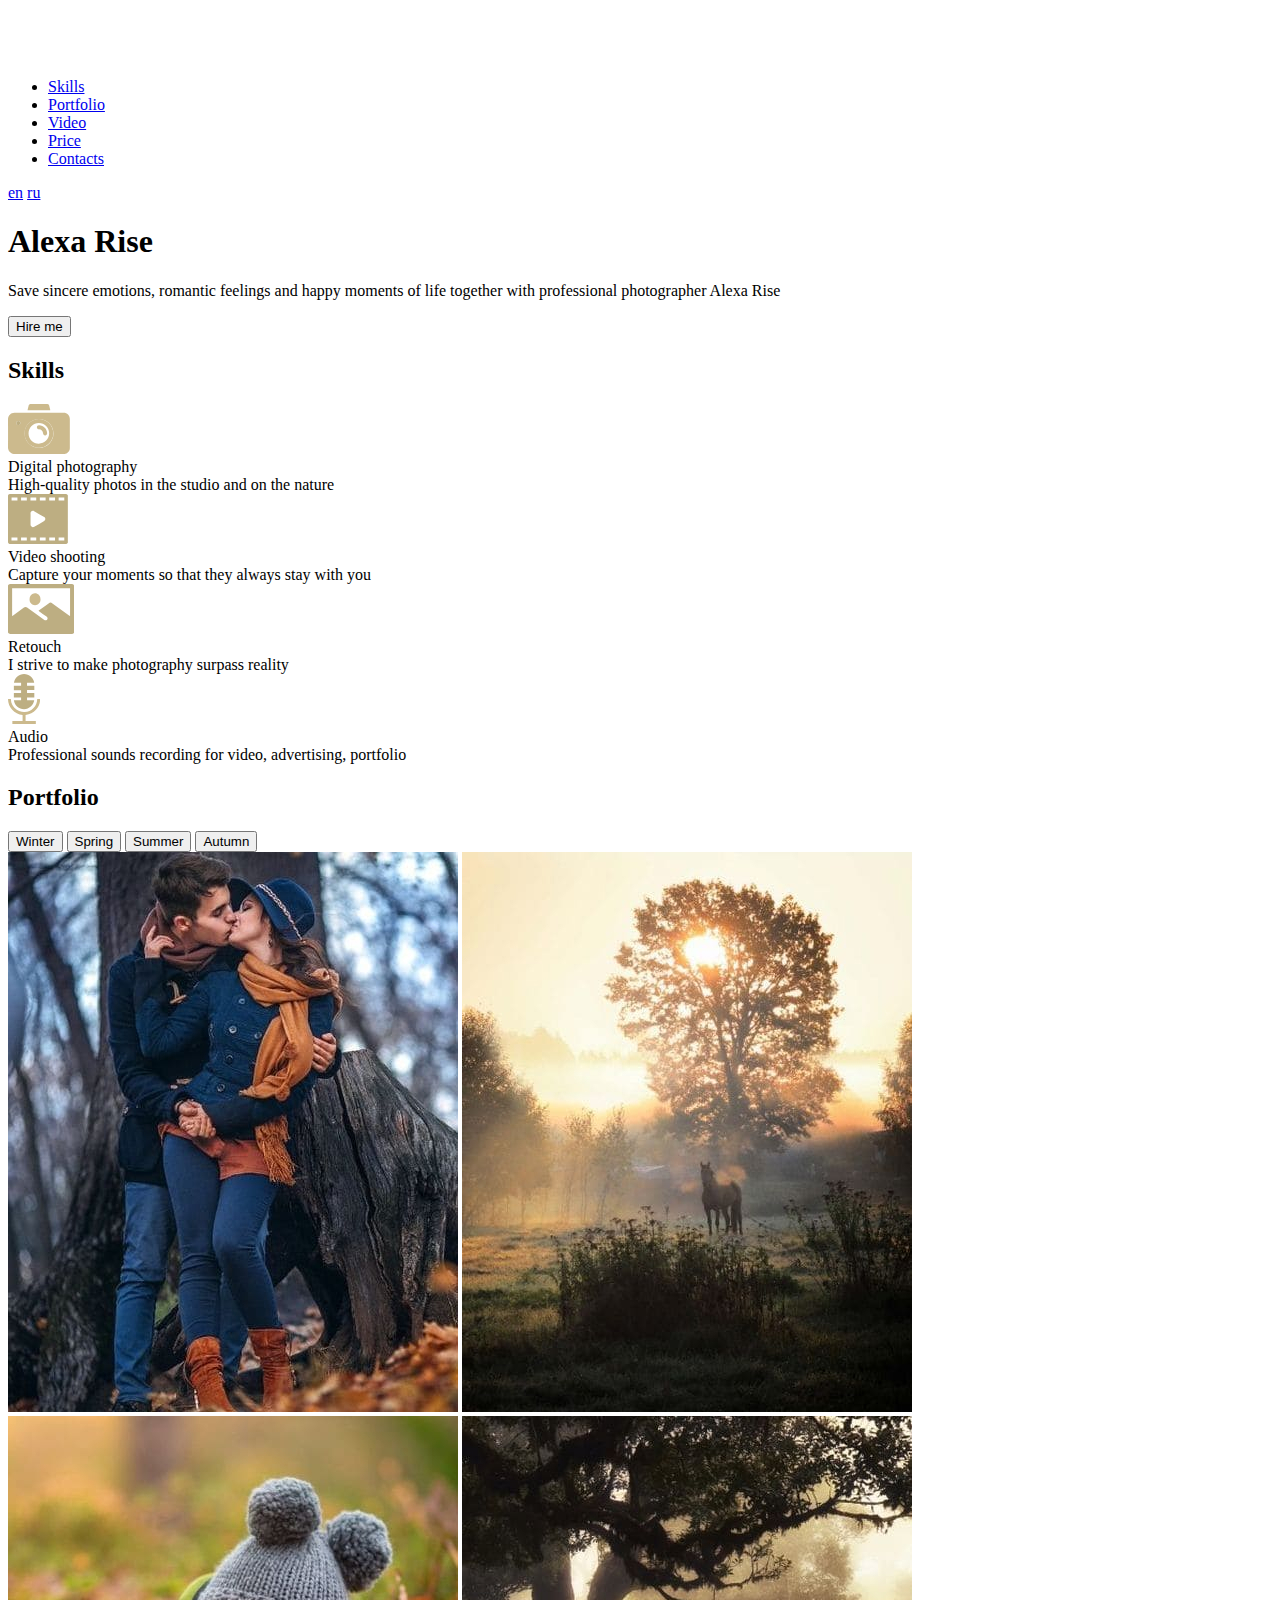
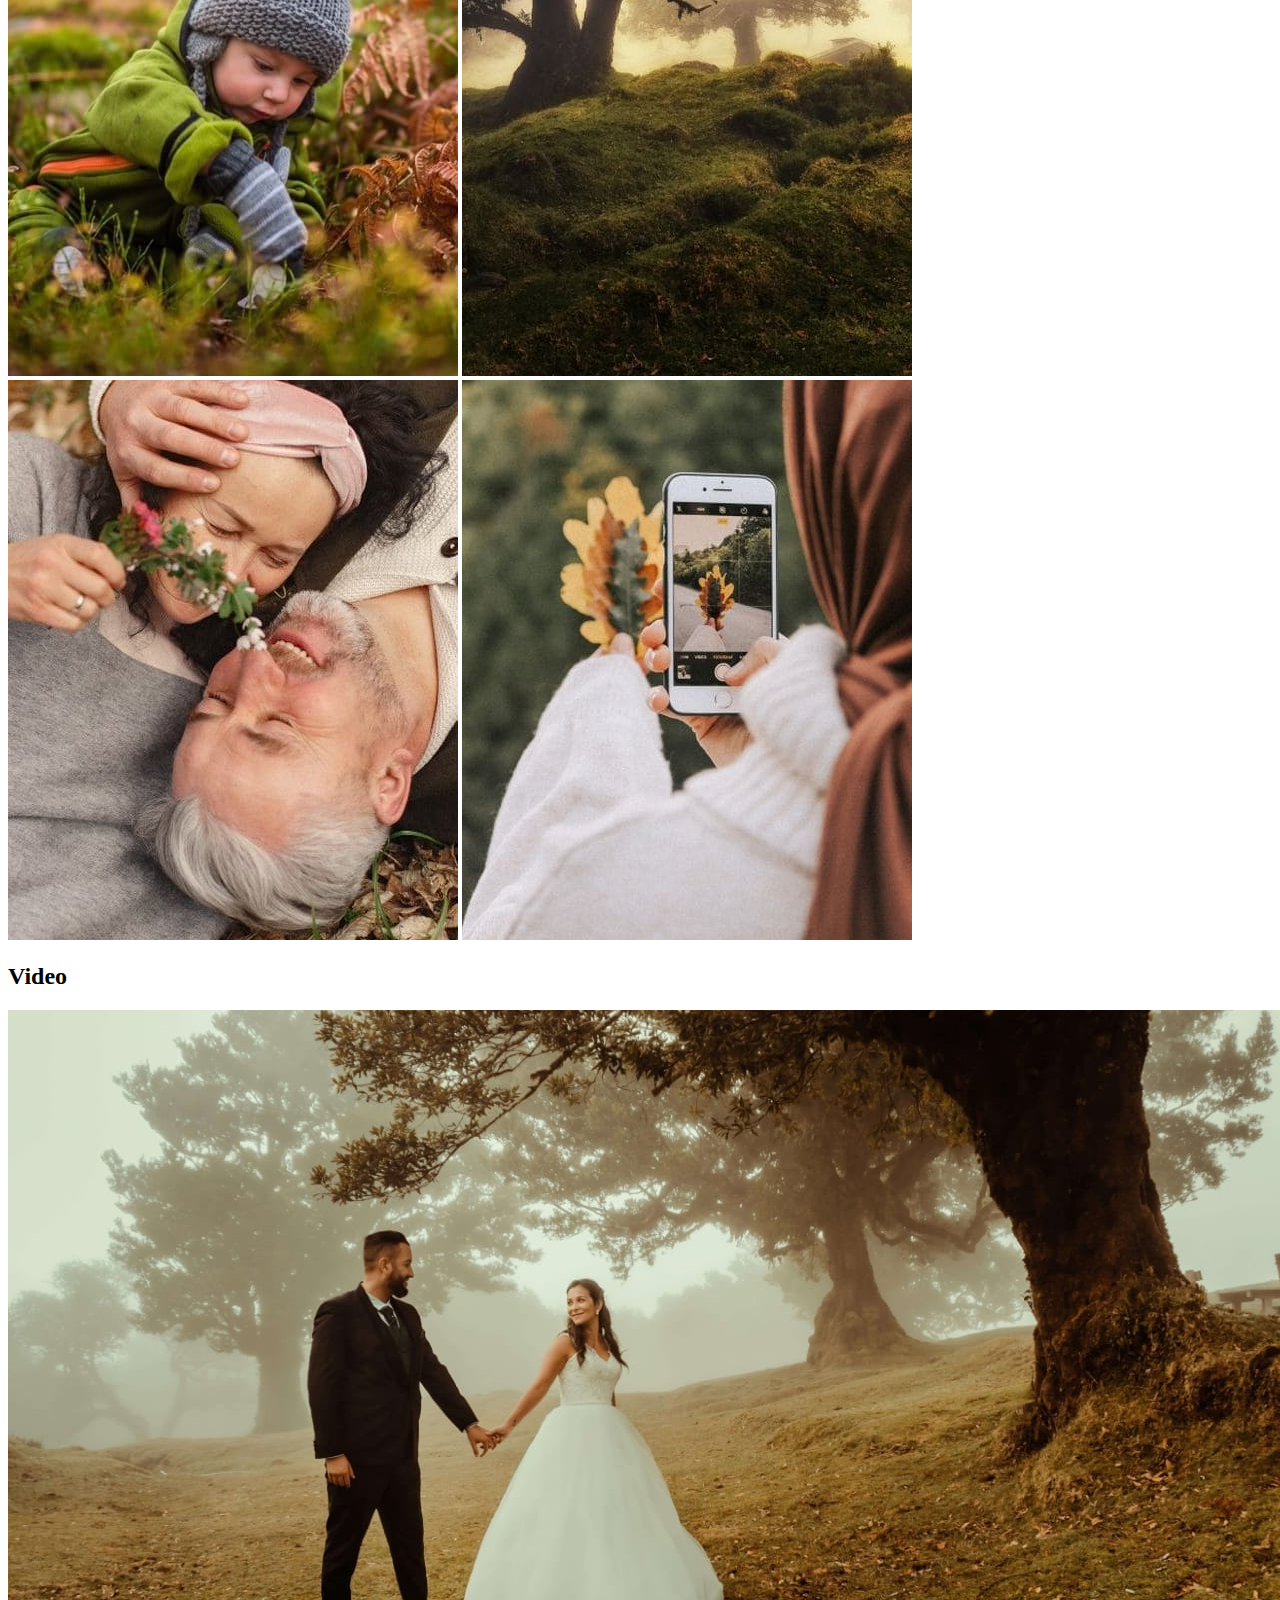
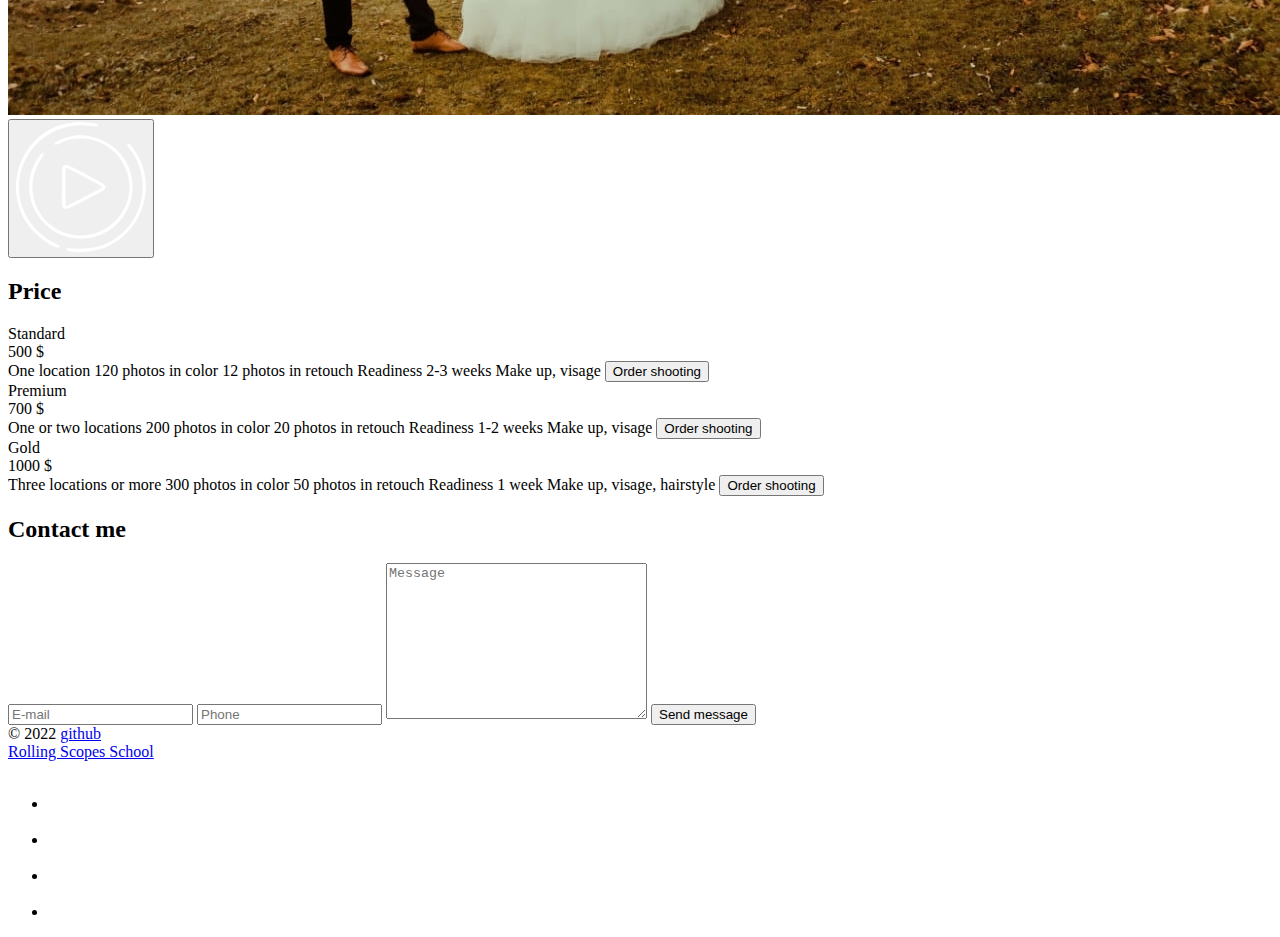
==== portfolio/index.html @ afb736a7 "add portfolio project" ====
<!DOCTYPE html>
<html lang="en">
<head>
    <meta charset="UTF-8">
    <meta http-equiv="X-UA-Compatible" content="IE=edge">
    <meta name="viewport" content="width=device-width, initial-scale=1.0">
    <link rel="shortcut icon" href="assets/svg/photo.ico" type="image/x-icon">

    <link rel="preconnect" href="https://fonts.googleapis.com">
    <link rel="preconnect" href="https://fonts.gstatic.com" crossorigin>
    <link href="https://fonts.googleapis.com/css2?family=Merriweather:wght@700&display=swap" rel="stylesheet">

    <link rel="preconnect" href="https://fonts.googleapis.com">
    <link rel="preconnect" href="https://fonts.gstatic.com" crossorigin>
    <link href="https://fonts.googleapis.com/css2?family=Inter:wght@400;700&display=swap" rel="stylesheet">

    <link rel="stylesheet" href="normalize.css">
    <link rel="stylesheet" href="style.css">
    <title>Portfolio</title>
</head>
<body>
    <header class="header">
        <div class="container header-container">
            <img class="logo" src="assets/svg/logo.svg" alt="logo">
            <nav class="nav">
                <ul class="nav-list">
                    <li class="nav-item"><a href="#skills" class="nav-link">Skills</a></li>
                    <li class="nav-item"><a href="#portfolio" class="nav-link">Portfolio</a></li>
                    <li class="nav-item"><a href="#video" class="nav-link">Video</a></li>
                    <li class="nav-item"><a href="#price" class="nav-link">Price</a></li>
                    <li class="nav-item"><a href="#contacts" class="nav-link">Contacts</a></li>
                </ul>
            </nav>
            <div class="language">
                <a class="language-link" href="#">en</a>
                <span> </span>
                <a class="language-link" href="#">ru</a>
            </div>
        </div>
    </header>

    <main class="main">
            <section class="hero">
                <div class="container">
                    <div class="hero-wrapper">
                        <h1 class="hero-title">Alexa Rise</h1>
                        <p class="hero-text">Save sincere emotions, romantic feelings and happy moments of life together
                             with professional photographer Alexa Rise</p>
                        <button class="hero-btn btn-gold">Hire me</button>
                    </div>
                </div>
            </section>
            <section class="skills" id="skills">
                <div class="container">
                    <div class="section-title">
                        <h2>Skills</h2>
                    </div>
                    <div class="skill-items">
                        <div class="skill-item">
                            <img src="assets/svg/skills/camera.svg" alt="camera" class="skill-icon">
                            <div class="skill-title">Digital photography</div>
                            <div class="skill-subtitle">High-quality photos in the studio and on the nature</div>
                        </div>
                        <div class="skill-item">
                            <img src="assets/svg/skills/video.svg" alt="video" class="skill-icon">
                            <div class="skill-title">Video shooting</div>
                            <div class="skill-subtitle">Capture your moments so that they always stay with you</div>
                        </div>
                        <div class="skill-item">
                            <img src="assets/svg/skills/image.svg" alt="image" class="skill-icon">
                            <div class="skill-title">Retouch</div>
                            <div class="skill-subtitle">I strive to make photography surpass reality</div>
                        </div>
                        <div class="skill-item">
                            <img src="assets/svg/skills/mic.svg" alt="mic" class="skill-icon">
                            <div class="skill-title">Audio</div>
                            <div class="skill-subtitle">Professional sounds recording for video, advertising, portfolio</div>
                        </div>
                    </div>
                </div>
            </section>
            <section class="portfolio" id="portfolio">
                <div class="container">
                    <div class="section-title">
                        <h2>Portfolio</h2>
                    </div>
                    <div class="btn-wrapper">
                        <button class="btn-transparent">Winter</button>
                        <button class="btn-transparent">Spring</button>
                        <button class="btn-transparent">Summer</button>
                        <button class="btn-gold">Autumn</button>
                    </div>
                    <div class="picture-wrapper">
                        <img src="assets/img/portfolio/portfolio-img-1.jpg" alt="1">
                        <img src="assets/img/portfolio/portfolio-img-2.jpg" alt="2">
                        <img src="assets/img/portfolio/portfolio-img-3.jpg" alt="3">
                        <img src="assets/img/portfolio/portfolio-img-4.jpg" alt="4">
                        <img src="assets/img/portfolio/portfolio-img-5.jpg" alt="5">
                        <img src="assets/img/portfolio/portfolio-img-6.jpg" alt="6">
                    </div>
                </div>
            </section>
            <section class="video" id="video">
                <div class="container">
                    <div class="section-title">
                        <h2>Video</h2>
                    </div>
                    <div class="video-wrapper">
                        <img src="assets/img/video-player.jpg" alt="video-player" class="video-img">
                        <button class="video-btn"><img src="assets/svg/play.svg" alt="Кнопка «button»"></button>
                    </div>
                </div>
            </section>
            <section class="price" id="price">
                <div class="container">
                    <div class="section-title">
                        <h2>Price</h2>
                    </div>
                    <div class="price-items">
                        <div class="price-item">
                            <div class="price-title">Standard</div>
                            <div class="price-prices">500 $</div>
                            <span>One location</span>
                            <span>120 photos in color</span>
                            <span>12 photos in retouch</span>
                            <span>Readiness 2-3 weeks</span>
                            <span>Make up, visage</span>
                            <button class="btn-gold price-btn">Order shooting</button>
                        </div>
                        <div class="price-item">
                            <div class="price-title">Premium</div>
                            <div class="price-prices">700 $</div>
                            <span>One or two locations</span>
                            <span>200 photos in color</span>
                            <span>20 photos in retouch</span>
                            <span>Readiness 1-2 weeks</span>
                            <span>Make up, visage</span>
                            <button class="btn-gold price-btn">Order shooting</button>
                        </div>
                        <div class="price-item">
                            <div class="price-title">Gold</div>
                            <div class="price-prices">1000 $</div>
                            <span>Three locations or more</span>
                            <span>300 photos in color</span>
                            <span>50 photos in retouch</span>
                            <span>Readiness 1 week</span>
                            <span>Make up, visage, hairstyle</span>
                            <button class="btn-gold price-btn">Order shooting</button>
                        </div>
                    </div>
                </div>
            </section>
            <section class="contacts" id="contacts">
                <div class="container">
                    <div class="contact-wrapper">
                        <h2 class="contact-title">Contact me</h2>
                        <form action="" class="contact-form">
                            <input type="email" placeholder="E-mail">
                            <input type="tel" placeholder="Phone">
                            <textarea  placeholder="Message" cols="30" rows="10"></textarea>
                            <button class="btn-gold contact-btn">Send message</button>
                        </form>
                    </div>
                </div>
            </section>
    </main>
    <footer class="footer">
        <div class="container">
            <div class="footer-wrapper">
                <div class="footer-github">
                    <span>©</span>
                    <span>2022</span>
                    <a href="https://github.com/fourlena">github</a>
                </div>
                <a href="https://rs.school/js-stage0/" class="footer-rss">Rolling Scopes School</a>
                <ul class="footer-social">
                    <li><a class="footer-social-link" href="#"><img src="assets/svg/social/inst.svg" alt="inst"></a></li>
                    <li><a class="footer-social-link" href="#"><img src="assets/svg/social/fb.svg" alt="fb"></a></li>
                    <li><a class="footer-social-link" href="#"><img src="assets/svg/social/tw.svg" alt="tw"></a></li>
                    <li><a class="footer-social-link" href="#"><img src="assets/svg/social/pinterest.svg" alt="pinterest"></a></li>
                </ul>
            </div>
        </div>
    </footer>

    <script src="index.js"> </script>
</body>
</html>
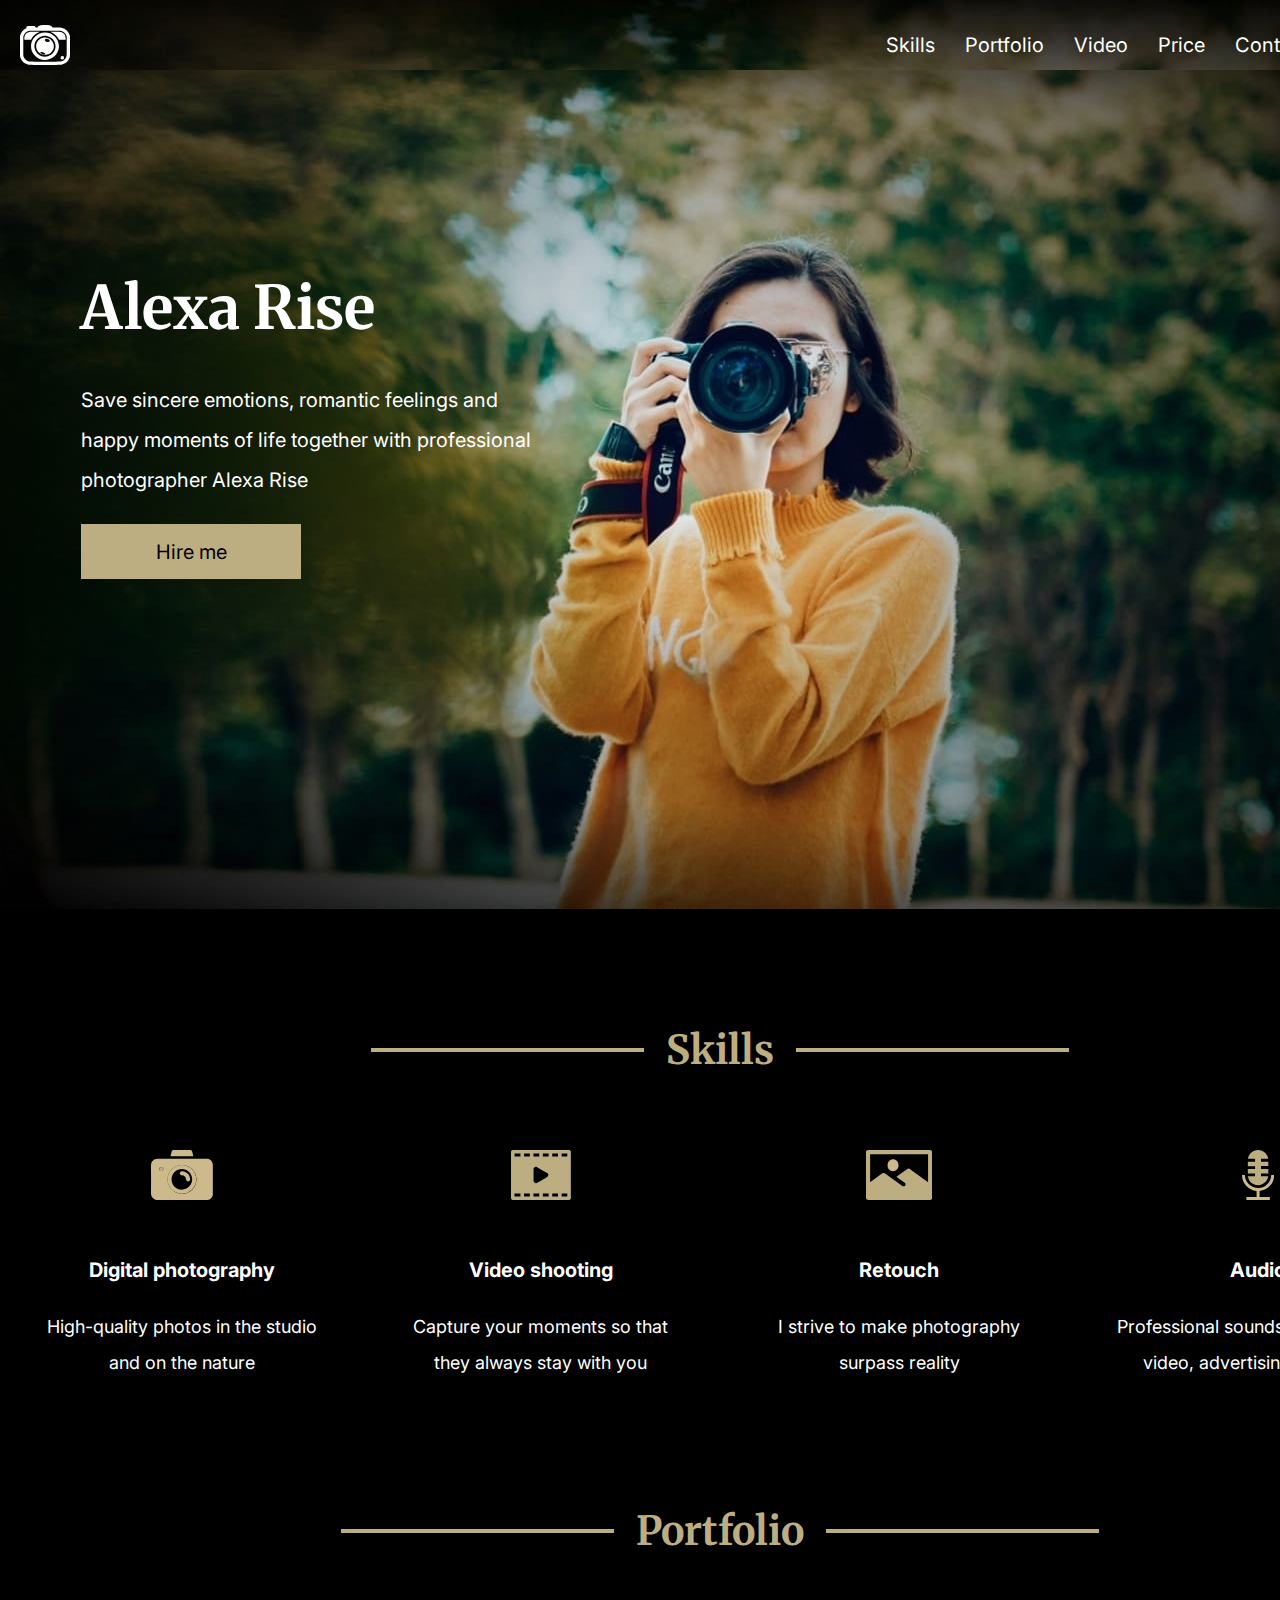
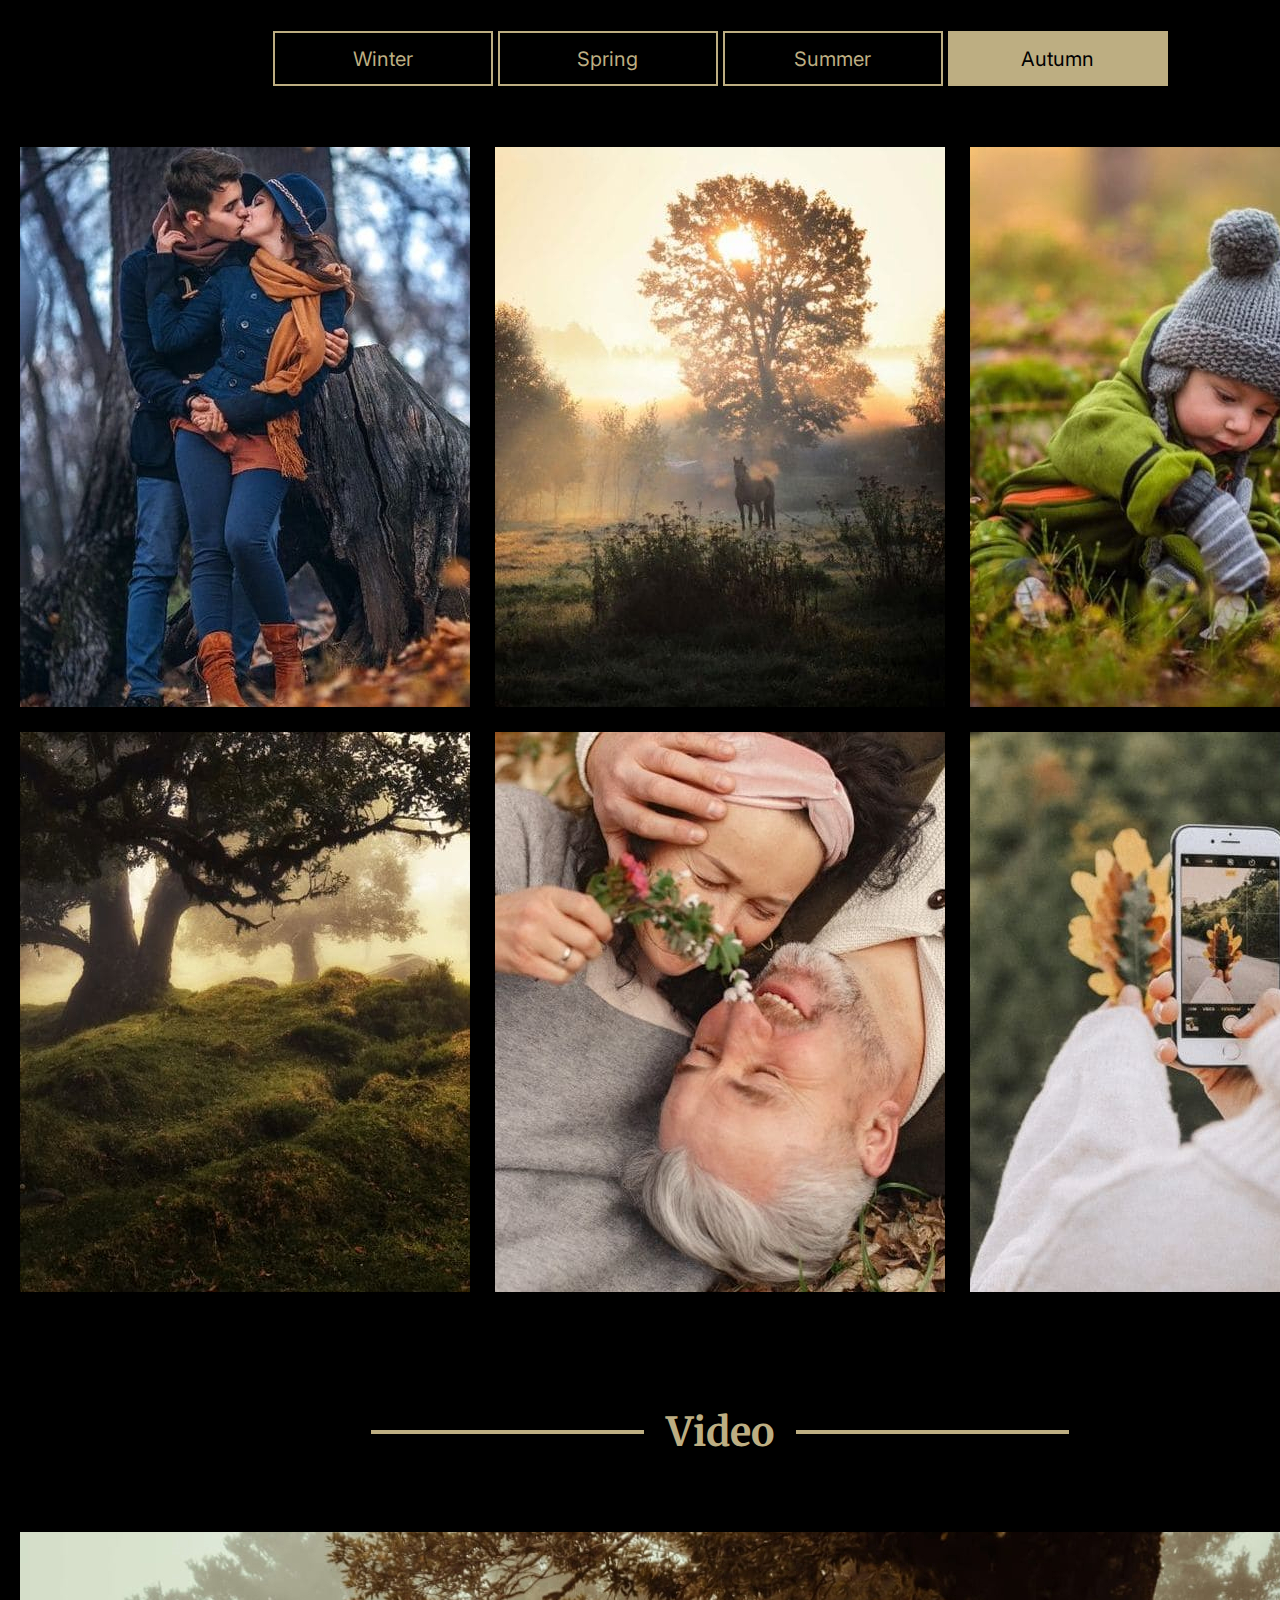
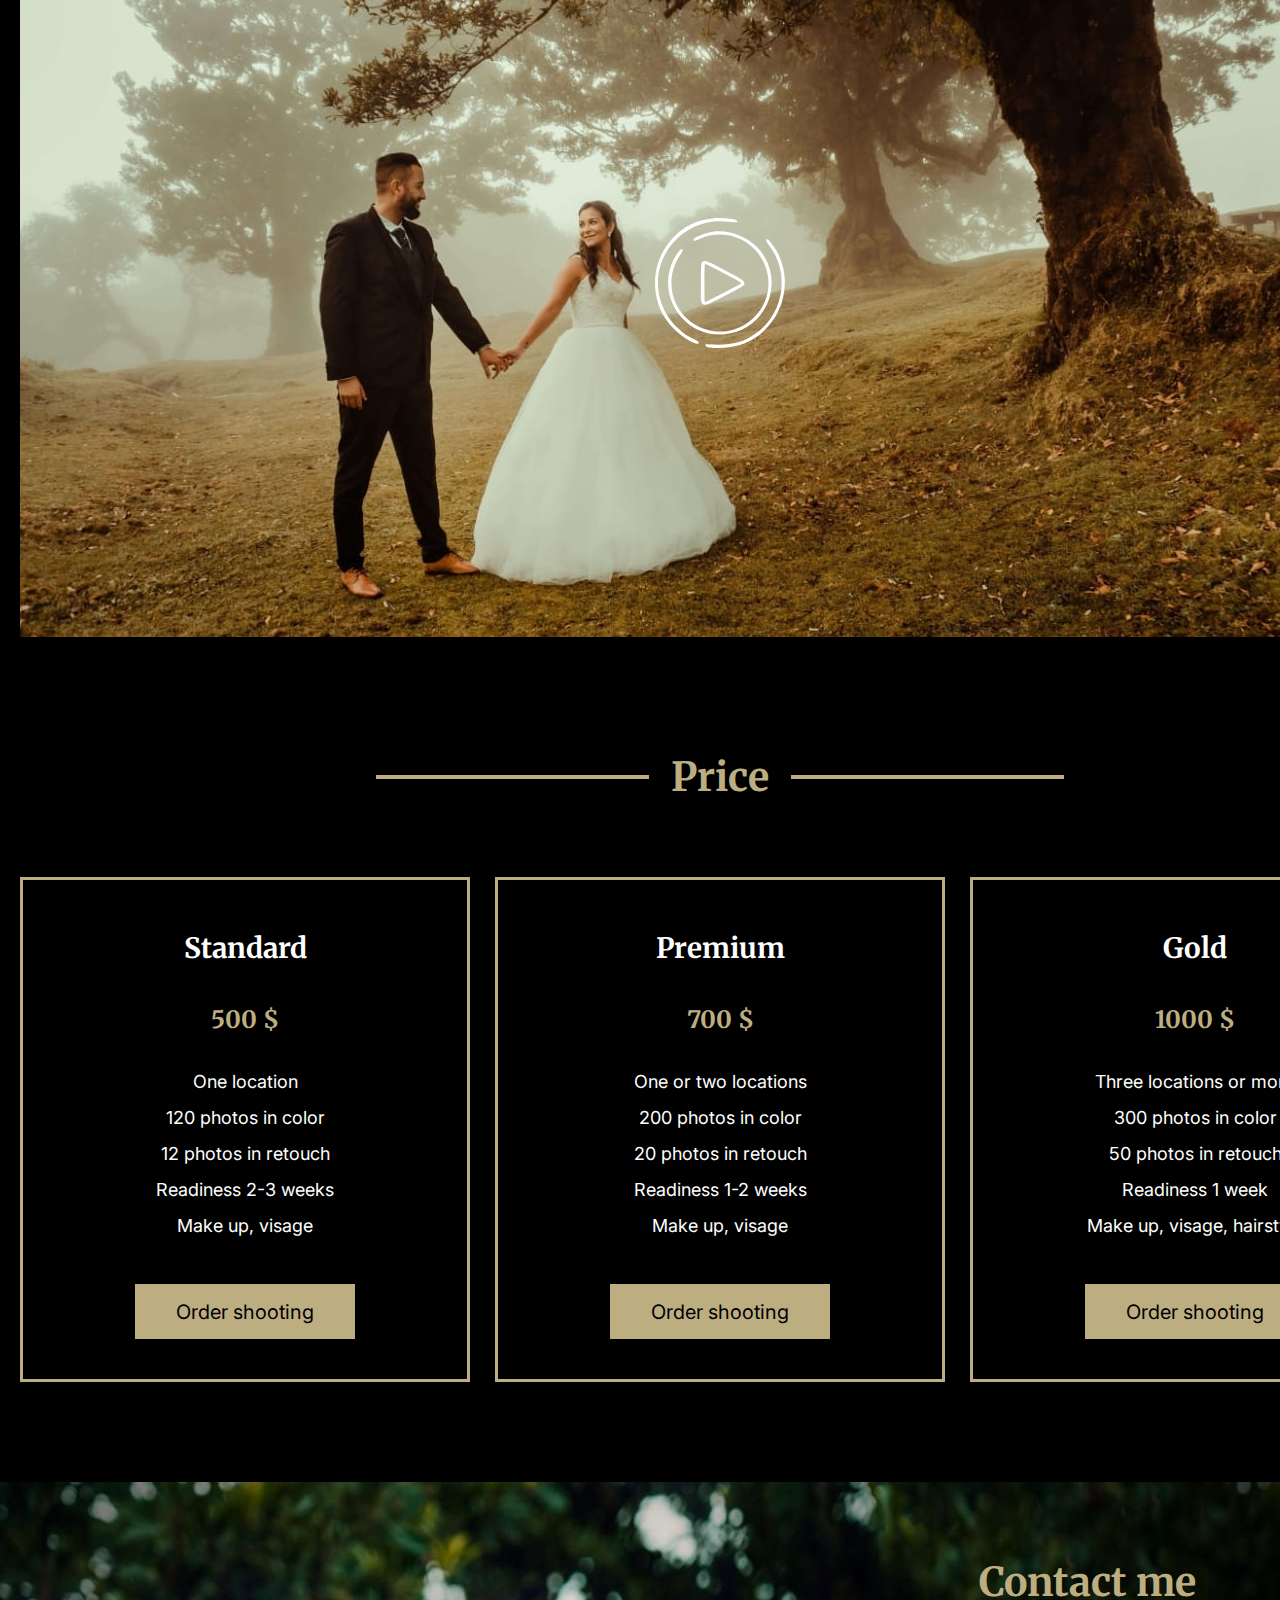
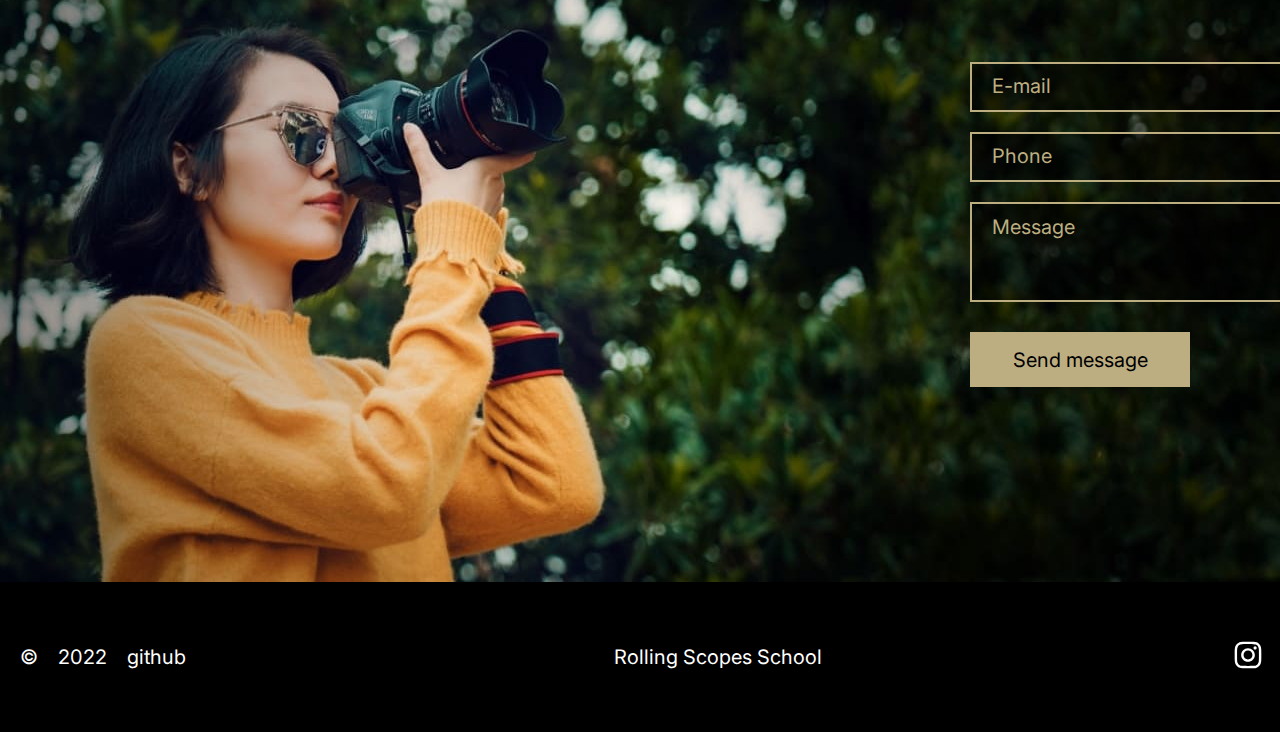
==== commit b47642c8: "refactor: change structure of the project" ====
--- a/portfolio/index.html
+++ b/portfolio/index.html
@@ -21,20 +21,20 @@
 <body>
     <header class="header">
         <div class="container header-container">
-            <img class="logo" src="assets/svg/logo.svg" alt="logo">
-            <nav class="nav">
-                <ul class="nav-list">
-                    <li class="nav-item"><a href="#skills" class="nav-link">Skills</a></li>
-                    <li class="nav-item"><a href="#portfolio" class="nav-link">Portfolio</a></li>
-                    <li class="nav-item"><a href="#video" class="nav-link">Video</a></li>
-                    <li class="nav-item"><a href="#price" class="nav-link">Price</a></li>
-                    <li class="nav-item"><a href="#contacts" class="nav-link">Contacts</a></li>
+            <img class="header-logo" src="assets/svg/logo.svg" alt="logo">
+            <nav class="header-menu">
+                <ul class="header-list">
+                    <li class="header-item"><a class="header-item-link" href="#skills">Skills</a></li>
+                    <li class="header-item"><a class="header-item-link" href="#portfolio">Portfolio</a></li>
+                    <li class="header-item"><a class="header-item-link" href="#video">Video</a></li>
+                    <li class="header-item"><a class="header-item-link" href="#price">Price</a></li>
+                    <li class="header-item"><a class="header-item-link" href="#contacts">Contacts</a></li>
                 </ul>
             </nav>
-            <div class="language">
-                <a class="language-link" href="#">en</a>
+            <div class="header-language">
+                <a class="header-language-link" href="#">en</a>
                 <span> </span>
-                <a class="language-link" href="#">ru</a>
+                <a class="header-language-link" href="#">ru</a>
             </div>
         </div>
     </header>
@@ -57,22 +57,22 @@
                     </div>
                     <div class="skill-items">
                         <div class="skill-item">
-                            <img src="assets/svg/skills/camera.svg" alt="camera" class="skill-icon">
+                            <img class="skill-icon" src="assets/svg/skills/camera.svg" alt="camera">
                             <div class="skill-title">Digital photography</div>
                             <div class="skill-subtitle">High-quality photos in the studio and on the nature</div>
                         </div>
                         <div class="skill-item">
-                            <img src="assets/svg/skills/video.svg" alt="video" class="skill-icon">
+                            <img class="skill-icon" src="assets/svg/skills/video.svg" alt="video">
                             <div class="skill-title">Video shooting</div>
                             <div class="skill-subtitle">Capture your moments so that they always stay with you</div>
                         </div>
                         <div class="skill-item">
-                            <img src="assets/svg/skills/image.svg" alt="image" class="skill-icon">
+                            <img class="skill-icon" src="assets/svg/skills/image.svg" alt="image">
                             <div class="skill-title">Retouch</div>
                             <div class="skill-subtitle">I strive to make photography surpass reality</div>
                         </div>
                         <div class="skill-item">
-                            <img src="assets/svg/skills/mic.svg" alt="mic" class="skill-icon">
+                            <img class="skill-icon" src="assets/svg/skills/mic.svg" alt="mic">
                             <div class="skill-title">Audio</div>
                             <div class="skill-subtitle">Professional sounds recording for video, advertising, portfolio</div>
                         </div>
@@ -84,13 +84,13 @@
                     <div class="section-title">
                         <h2>Portfolio</h2>
                     </div>
-                    <div class="btn-wrapper">
+                    <div class="portfolio-buttons">
                         <button class="btn-transparent">Winter</button>
                         <button class="btn-transparent">Spring</button>
                         <button class="btn-transparent">Summer</button>
                         <button class="btn-gold">Autumn</button>
                     </div>
-                    <div class="picture-wrapper">
+                    <div class="portfolio-picture">
                         <img src="assets/img/portfolio/portfolio-img-1.jpg" alt="1">
                         <img src="assets/img/portfolio/portfolio-img-2.jpg" alt="2">
                         <img src="assets/img/portfolio/portfolio-img-3.jpg" alt="3">
@@ -106,7 +106,7 @@
                         <h2>Video</h2>
                     </div>
                     <div class="video-wrapper">
-                        <img src="assets/img/video-player.jpg" alt="video-player" class="video-img">
+                        <img class="video-img" src="assets/img/video-player.jpg" alt="video-player">
                         <button class="video-btn"><img src="assets/svg/play.svg" alt="Кнопка «button»"></button>
                     </div>
                 </div>
@@ -125,7 +125,7 @@
                             <span>12 photos in retouch</span>
                             <span>Readiness 2-3 weeks</span>
                             <span>Make up, visage</span>
-                            <button class="btn-gold price-btn">Order shooting</button>
+                            <button class="price-btn btn-gold">Order shooting</button>
                         </div>
                         <div class="price-item">
                             <div class="price-title">Premium</div>
@@ -135,7 +135,7 @@
                             <span>20 photos in retouch</span>
                             <span>Readiness 1-2 weeks</span>
                             <span>Make up, visage</span>
-                            <button class="btn-gold price-btn">Order shooting</button>
+                            <button class="price-btn btn-gold">Order shooting</button>
                         </div>
                         <div class="price-item">
                             <div class="price-title">Gold</div>
@@ -145,20 +145,20 @@
                             <span>50 photos in retouch</span>
                             <span>Readiness 1 week</span>
                             <span>Make up, visage, hairstyle</span>
-                            <button class="btn-gold price-btn">Order shooting</button>
+                            <button class="price-btn btn-gold">Order shooting</button>
                         </div>
                     </div>
                 </div>
             </section>
             <section class="contacts" id="contacts">
                 <div class="container">
-                    <div class="contact-wrapper">
-                        <h2 class="contact-title">Contact me</h2>
-                        <form action="" class="contact-form">
+                    <div class="contacts-wrapper">
+                        <h2 class="contacts-title">Contact me</h2>
+                        <form class="contacts-form">
                             <input type="email" placeholder="E-mail">
                             <input type="tel" placeholder="Phone">
                             <textarea  placeholder="Message" cols="30" rows="10"></textarea>
-                            <button class="btn-gold contact-btn">Send message</button>
+                            <button class="contacts-btn btn-gold">Send message</button>
                         </form>
                     </div>
                 </div>
@@ -172,7 +172,7 @@
                     <span>2022</span>
                     <a href="https://github.com/fourlena">github</a>
                 </div>
-                <a href="https://rs.school/js-stage0/" class="footer-rss">Rolling Scopes School</a>
+                <a class="footer-rss" href="https://rs.school/js-stage0/">Rolling Scopes School</a>
                 <ul class="footer-social">
                     <li><a class="footer-social-link" href="#"><img src="assets/svg/social/inst.svg" alt="inst"></a></li>
                     <li><a class="footer-social-link" href="#"><img src="assets/svg/social/fb.svg" alt="fb"></a></li>
--- a/portfolio/style.css
+++ b/portfolio/style.css
@@ -0,0 +1,429 @@
+:root {
+    --color-gold: #bdae82;
+    --color-black: #000;
+    --color-white: #fff;
+  }
+
+*{
+    box-sizing: border-box;
+    margin: 0;
+    padding: 0;
+}
+
+html{
+    font-family: 'Inter', sans-serif;
+    scroll-behavior: smooth; 
+}
+
+body{
+    background-color:var(--color-black);
+}
+
+.container{
+    width: 1440px;
+    margin: 0 auto;
+    padding: 0 20px;
+}
+
+/* Title for sections */
+.section-title{ 
+    overflow: hidden;
+    text-align: center;
+    font-size: 30px;
+}
+.section-title h2{
+    display: inline-block;
+    vertical-align: middle;
+    font-family: 'Merriweather', serif;
+    font-weight: bold;
+    font-size: 40px;
+    line-height: 80px;
+    text-align: center;
+    color: var(--color-gold);
+}
+.section-title::before,
+.section-title::after{
+    content: "";
+    position: relative;
+    display: inline-block;
+    width: 273px;
+    height: 4px;
+    vertical-align: middle;
+    background-color: var(--color-gold);
+}
+.section-title::before{
+    margin-left: -100%;
+    left: -14px;
+}
+.section-title::after{
+    margin-right: -100%;
+    right: -14px;
+}
+
+/* Gold button */
+.btn-gold{
+    height: 55px;
+    width: 220px;
+    background: var(--color-gold);
+    border: 0px;
+    font-size: 20px;
+    line-height: 40px;
+    text-align: center;
+    cursor: pointer;
+    transition: 0.5s;
+}
+.btn-gold:hover{
+    color: var(--color-white);
+}
+
+/* Transparent button */
+.btn-transparent{
+    height: 55px;
+    width: 220px;
+    background: transparent;
+    border: 2px solid var(--color-gold);
+    color: var(--color-gold);
+    font-weight: normal;
+    font-size: 20px;
+    line-height: 40px;
+    text-align: center;
+    cursor: pointer;
+    transition: 0.5s;
+}
+.btn-transparent:hover{
+    color: var(--color-white);
+}
+
+/* Heder */
+.header-container {
+    display: flex;
+    padding-top: 20px;
+    background: url('assets/img/bg/header-bg.jpg');
+    background-repeat: no-repeat;
+    background-position: center 0;
+}
+.header-logo{
+    cursor: pointer;
+    transition: 0.5s;
+}
+.header-logo:hover {
+    filter: invert(26%) sepia(15%) saturate(638%) hue-rotate(7deg) brightness(92%)
+      contrast(87%);
+}
+.header-menu{
+    margin-left: auto;
+}
+.header-list{
+    display: flex;
+    justify-content: flex-end;
+    align-items: center;
+    padding-right: 13px;
+    list-style: none;
+}
+.header-item-link{
+    padding: 0 15px;
+    font-weight: normal;
+    font-size: 20px;
+    line-height: 50px;
+    color: var(--color-white);
+    text-decoration: none;
+    cursor: pointer;
+    transition: 0.5s;
+}
+.header-item-link:hover{
+    color: var(--color-gold);
+}
+.header-language{
+    display: flex;
+    align-items: center;
+}
+.header-language-link{
+    padding-left: 4px;
+    font-weight: bold;
+    font-size: 20px;
+    line-height: 50px;
+    text-align: center;
+    color: var(--color-white);
+    text-decoration: none;
+    cursor: pointer;
+    transition: 0.5s;
+}
+.header-language-link:hover{
+    color: var(--color-gold); 
+}
+.header-language span{
+    display: block;
+    height: 2px;
+    width: 18px;
+    margin-left: 4px;
+    background-color: var(--color-white);
+    transform: translateY(1px) rotate(-75deg);
+}
+
+/* Hero */
+.hero{
+    min-height: 839px;
+    background-image: url('assets/img/bg/header-bg.jpg');
+    background-position: center -68px;
+    background-repeat: no-repeat;
+}
+.hero-wrapper{
+    display: flex;
+    flex-direction: column;
+    padding-top: 166px;
+    padding-left: 61px;
+}
+.hero-title{
+    font-family: 'Merriweather', serif;
+    font-weight: bold;
+    font-size: 60px;
+    line-height: 64px;
+    color: var(--color-white);
+}
+.hero-text{
+    width: 470px;
+    font-weight: normal;
+    font-size: 20px;
+    line-height: 40px;
+    color: var(--color-white);
+}
+.hero-btn{
+    margin-top: 24px;
+}
+
+/* Skills */
+.skills{
+    min-height: 482px;
+    padding-top: 101px;
+    background-color:var(--color-black);
+}
+.skill-items{
+    display: flex;
+    justify-content: space-between;
+    flex-wrap: wrap;
+    padding: 60px 20px 0 20px;
+}
+.skill-item{
+    max-width: 284px;
+}
+.skill-icon{
+    display: block;
+    margin: 0 auto;
+}
+.skill-title{
+    margin-top: 50px;
+    font-weight: bold;
+    font-size: 20px;
+    line-height: 40px;
+    text-align: center;
+    color: var(--color-white);
+}
+.skill-subtitle{
+    margin-top: 19px;
+    font-weight: normal;
+    font-size: 18px;
+    line-height: 36px;
+    text-align: center;
+    color: var(--color-white);
+}
+
+/* Portfolio */
+.portfolio{
+    padding-top: 100px;
+}
+.portfolio-buttons{
+    display: flex;
+    justify-content: center;
+    gap: 5px;
+    margin-top: 60px;
+}
+.portfolio-picture{
+    display: flex;
+    flex-wrap: wrap;
+    gap: 25px;
+    margin-top: 61px;
+}
+
+/* Video */
+.video{
+    padding-top: 100px;
+}
+.video-wrapper{
+    position: relative;
+    display: flex;
+    justify-content: center;
+    align-items: center;
+    margin-top: 60px;
+}
+.video-btn{
+    position: absolute;
+    border: 0;
+    background-color: transparent;
+    cursor: pointer;
+    transition: 0.5s;
+}
+.video-btn:hover{
+    filter: invert(26%) sepia(15%) saturate(638%) hue-rotate(7deg) brightness(92%)
+      contrast(87%);
+}
+
+/* Price */
+.price{
+    padding-top: 100px;
+}
+.price-items{
+    display: flex;
+    justify-content: space-between;
+    flex-wrap: wrap;
+    margin-top: 60px;
+}
+.price-item{
+    width: 450px;
+    height: 505px;
+    border: 3px solid var(--color-gold);
+}
+.price-item span{
+    display: block;
+    font-weight: normal;
+    font-size: 18px;
+    line-height: 36px;
+    text-align: center;
+    color: var(--color-white);
+}
+.price-title{
+    margin-top: 40px;
+    font-family: 'Merriweather', serif;
+    font-style: normal;
+    font-weight: bold;
+    font-size: 28px;
+    line-height: 56px;
+    text-align: center;
+    color: var(--color-white);
+}
+.price-prices{
+    margin: 20px 0;
+    font-family: 'Merriweather', serif;
+    font-style: normal;
+    font-weight: bold;
+    font-size: 24px;
+    line-height: 48px;
+    text-align: center;
+    color: var(--color-gold);
+}
+.price-btn{
+    display: block;
+    margin: 0 auto;
+    margin-top: 40px;
+}
+
+/* Contacts */
+.contacts{
+    min-height: 700px;
+    margin-top: 100px;
+    background: url('assets/img/bg/contacts-bg.jpg');
+    background-size: auto 700px;
+    background-position: center center;
+    background-repeat: no-repeat;
+}
+.contacts-wrapper{
+    display: flex;
+    flex-direction: column;
+    align-items: flex-end;
+    padding-top: 60px;
+}
+.contacts-title{
+    padding-right: 224px;
+    font-family: 'Merriweather', serif;
+    font-style: normal;
+    font-weight: bold;
+    font-size: 40px;
+    line-height: 80px;
+    text-align: center;
+    color: var(--color-gold);
+}
+.contacts-form{
+    width: 450px;
+    margin-top: 40px;
+}
+.contacts-form input{
+    height: 50px;
+    width: 100%;
+    margin-bottom: 20px;
+    padding: 5px 20px;
+    background: rgba(0, 0, 0, 0.5);
+    border: 2px solid var(--color-gold);
+}
+.contacts-form input::placeholder,
+.contacts-form textarea::placeholder{
+    color: var(--color-gold);
+    font-size: 20px;
+}
+.contacts-form textarea{
+    height: 100px;
+    width: 100%;
+    padding: 12px 20px;
+    background: rgba(0, 0, 0, 0.5);
+    border: 2px solid var(--color-gold);
+    font-family: inherit;
+    font-size: 20px;
+    color: var(--color-gold);
+    resize: none;
+}
+.contacts-btn{
+    margin-top: 27px;
+}
+
+/* Footer */
+.footer{
+    min-height: 100px;
+}
+.footer-wrapper{
+    display: flex;
+    justify-content: space-between;
+    align-items: center;
+    margin-top: 50px;
+}
+.footer-github{
+    display: flex;
+    gap: 20px;
+    font-weight: normal;
+    font-size: 20px;
+    line-height: 50px;
+    color: var(--color-white);
+}
+.footer-github a{
+    text-decoration: none;
+    color: var(--color-white);
+    cursor: pointer;
+    transition: 0.5s;
+}
+.footer-github a:hover{
+    color: var(--color-gold);
+}
+.footer-rss{
+    padding-left: 17px;
+    font-weight: normal;
+    font-size: 20px;
+    line-height: 50px;
+    text-decoration: none;
+    color: var(--color-white);
+    cursor: pointer;
+    transition: 0.5s;
+}
+.footer-rss:hover{
+    color: var(--color-gold);
+}
+.footer-social{
+    display: flex;
+    align-items: center;
+    gap: 20px;
+    list-style: none;
+}
+.footer-social-link{
+    cursor: pointer;
+    transition: 0.5s;
+}
+.footer-social-link:hover{
+    filter: invert(26%) sepia(15%) saturate(638%) hue-rotate(7deg) brightness(92%)
+      contrast(87%);
+}